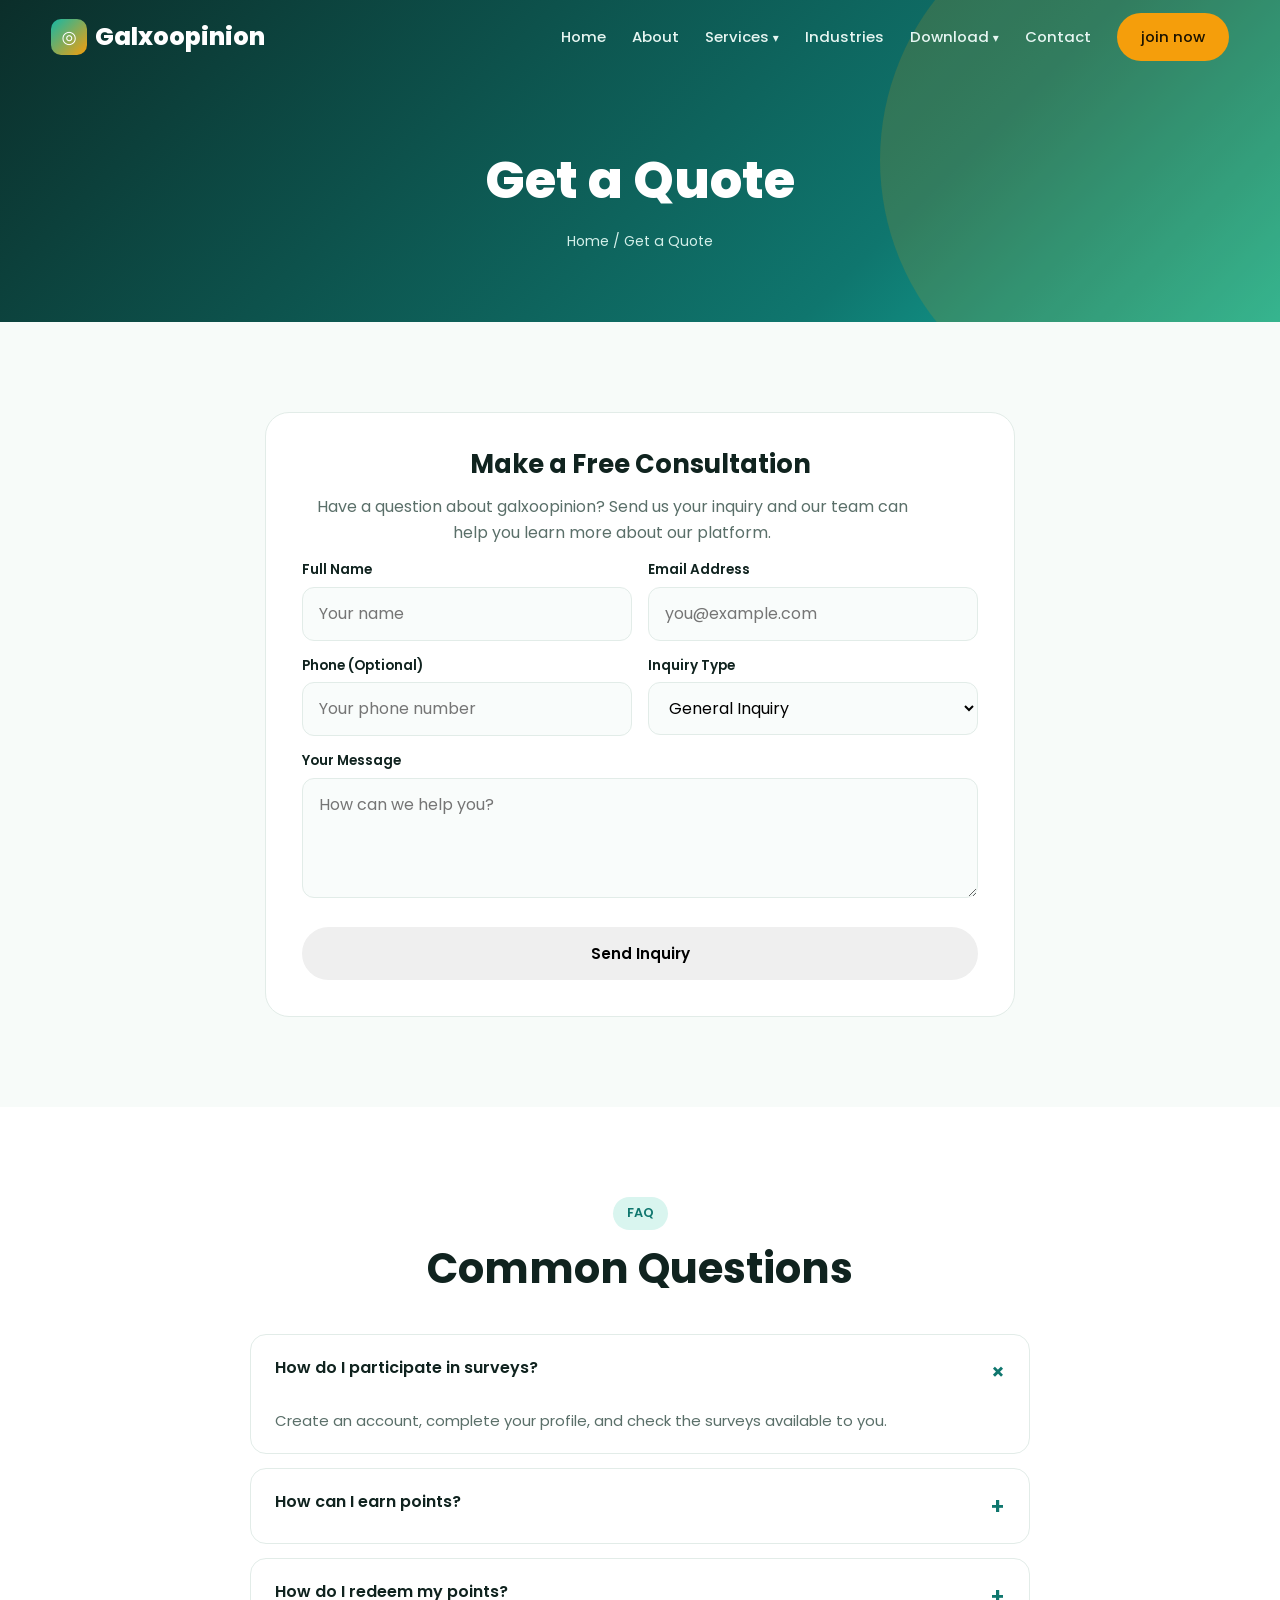
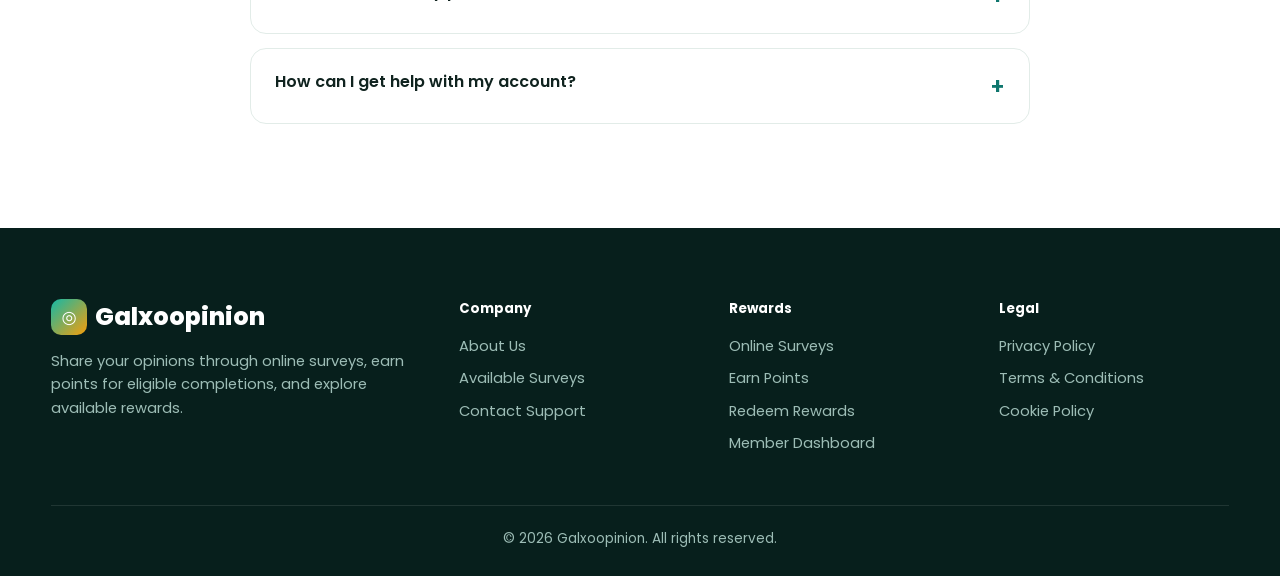
==== contact.html @ 3eb3b852 "new survety" ====
<!DOCTYPE html>
<html lang="en">
<head>
  <meta charset="UTF-8">
  <meta name="viewport" content="width=device-width, initial-scale=1">

  <title>Get a Free Consultation | galxoopinion</title>
  <meta name="description" content="Contact galxoopinion for questions about online surveys, member accounts, points, and rewards.">

  <link href="https://fonts.googleapis.com/css2?family=Poppins:wght@400;500;600;700;800&display=swap" rel="stylesheet">
  <link rel="stylesheet" href="style.css">
</head>
<body>

<div id="hdr"></div>

<section class="banner">
  <div class="wrap">
    <h1>Get a Quote</h1>
    <p class="crumb">
      <a href="index.html">Home</a> / Get a Quote
    </p>
  </div>
</section>

<section>
  <div class="wrap" style="display:flex; justify-content:center; align-items:center;">

    <form class="form" id="cf"
          style="width:100%; max-width:750px; margin:0 auto;">

      <h2 style="font-size:1.6rem; text-align:center;">
        Make a Free Consultation
      </h2>

      <p class="sub" style="text-align:center;">
        Have a question about galxoopinion? Send us your inquiry
        and our team can help you learn more about our platform.
      </p>

      <div class="row">
        <div>
          <label for="name">Full Name</label>
          <input id="name" name="name" type="text"
                 required placeholder="Your name">
        </div>

        <div>
          <label for="email">Email Address</label>
          <input id="email" name="email" type="email"
                 required placeholder="you@example.com">
        </div>
      </div>

      <div class="row">
        <div>
          <label for="phone">Phone (Optional)</label>
          <input id="phone" name="phone" type="tel"
                 placeholder="Your phone number">
        </div>

        <div>
          <label for="subject">Inquiry Type</label>
          <select id="subject" name="subject">
            <option>General Inquiry</option>
            <option>Survey Participation</option>
            <option>Points and Rewards</option>
            <option>Account Support</option>
            <option>Reward Redemption</option>
            <option>Business Partnership</option>
            <option>Other</option>
          </select>
        </div>
      </div>

      <label for="message">Your Message</label>
      <textarea id="message" name="message" required
                placeholder="How can we help you?"></textarea>

      <button type="submit" class="btn btn-g">
        Send Inquiry
      </button>

    
    </form>

  </div>
</section>


<section class="alt">
  <div class="wrap center">
    <span class="tag">FAQ</span>
    <h2>Common Questions</h2>

    <div class="faq">
      <div class="q open">
        <button type="button">How do I participate in surveys?</button>
        <div>
          Create an account, complete your profile, and check
          the surveys available to you.
        </div>
      </div>

      <div class="q">
        <button type="button">How can I earn points?</button>
        <div>
          Eligible members can earn points by completing
          qualifying surveys according to the platform's rules.
        </div>
      </div>

      <div class="q">
        <button type="button">How do I redeem my points?</button>
        <div>
          Check the available redemption options, minimum
          requirements, and eligibility rules in your account.
        </div>
      </div>

      <div class="q">
        <button type="button">How can I get help with my account?</button>
        <div>
          Submit the inquiry form with your question.
          Never include your password in your message.
        </div>
      </div>
    </div>
  </div>
</section>

<div id="ftr"></div>

<script src="main.js"></script>

</body>
</html>
---- style.css ----
:root{--bg:#f7fbf9;--ink:#10231f;--muted:#5a6f69;--p:#0f766e;--p2:#14b8a6;--dark:#0b2e2a;--a:#f59e0b;--line:#e2ece8}
*{box-sizing:border-box;margin:0;padding:0}
html{scroll-behavior:smooth}
body{font-family:'Poppins',system-ui,sans-serif;background:var(--bg);color:var(--ink);line-height:1.6;overflow-x:hidden}
img{max-width:100%;display:block;background:linear-gradient(135deg,var(--p),var(--p2))}
a{text-decoration:none;color:inherit}
.wrap{width:min(1180px,92%);margin:auto}
section{padding:90px 0}
.alt{background:#fff}
.tag{display:inline-block;background:#d9f5ef;color:var(--p);font-weight:600;font-size:.8rem;padding:6px 14px;border-radius:50px;margin-bottom:14px}
h2{font-size:clamp(1.7rem,4vw,2.6rem);line-height:1.2;font-weight:700;margin-bottom:14px}
.sub{color:var(--muted);max-width:620px}
.center{text-align:center}.center .sub{margin:auto}
.btn{display:inline-block;padding:13px 28px;border-radius:50px;font-weight:600;border:2px solid transparent;transition:.3s;cursor:pointer;font-family:inherit;font-size:.95rem}
.btn-p{background:var(--a);color:#1c1300}.
.btn-o{border-color:#fff;color:#fff}.
.btn-g{background:var(--p);color:#fff}
/* header */
header{position:fixed;inset:0 0 auto 0;z-index:50;transition:.3s}
header.sc{background:rgba(11,46,42,.96);backdrop-filter:blur(8px);box-shadow:0 4px 20px rgba(0,0,0,.2)}
.nav{display:flex;align-items:center;justify-content:space-between;height:74px}
.logo{font-weight:800;font-size:1.5rem;color:#fff;display:flex;align-items:center;gap:8px}
.logo i{width:36px;height:36px;border-radius:10px;background:linear-gradient(135deg,var(--p2),var(--a));display:grid;place-items:center;font-style:normal;font-size:1.1rem}
.menu{display:flex;gap:26px;align-items:center}
.menu a{color:#e6f5f1;font-weight:500;font-size:.93rem;transition:.2s}

.menu .btn-p{color:#1c1300;padding:10px 22px}
.burger{display:none;background:none;border:0;color:#fff;font-size:1.8rem;cursor:pointer}
.ov,.close{display:none}
/* dropdown */
.dd{position:relative;padding:24px 0}
.dd-t span{font-size:.75rem;display:inline-block;transition:.3s}
.dd-list{position:absolute;top:100%;left:-20px;min-width:270px;background:#fff;border-radius:16px;padding:10px;box-shadow:0 22px 50px rgba(0,0,0,.28);opacity:0;visibility:hidden;transform:translateY(12px);transition:.3s;border-top:3px solid var(--a)}
.dd.r .dd-list{left:auto;right:-20px}
.menu .dd-list a{display:flex;align-items:center;gap:12px;color:var(--ink);padding:11px 14px;border-radius:10px;font-size:.9rem;font-weight:500;white-space:nowrap}
.menu .dd-list a:hover{background:#e8f7f3;color:var(--p)}
.dd-list b{width:26px;height:26px;border-radius:8px;background:var(--p);color:#fff;display:grid;place-items:center;font-size:.8rem;flex:none}
.dd:hover .dd-list,.dd.open .dd-list{opacity:1;visibility:visible;transform:none}
.dd:hover .dd-t,.dd.open .dd-t{color:var(--a)}
.dd:hover .dd-t span,.dd.open .dd-t span{transform:rotate(180deg)}
/* hero + banner */
.hero,.banner{background:linear-gradient(135deg,#0b2e2a 0%,#0f766e 70%,#14b8a6 100%);color:#fff;position:relative;overflow:hidden}
.hero{padding:150px 0 100px}
.hero:before,.banner:before{content:"";position:absolute;width:520px;height:520px;border-radius:50%;background:rgba(245,158,11,.15);right:-120px;top:-100px}
.hero .wrap{display:grid;grid-template-columns:1.1fr .9fr;gap:50px;align-items:center;position:relative}
.hero h1{font-size:clamp(2.1rem,5.5vw,3.6rem);line-height:1.12;font-weight:800;margin-bottom:18px}
.hero h1 span{color:var(--a)}
.hero p{color:#d3efe9;max-width:540px;margin-bottom:30px}
.cta{display:flex;gap:14px;flex-wrap:wrap}
.himg{position:relative}
.himg img{border-radius:26px;height:430px;width:100%;object-fit:cover;box-shadow:0 30px 60px rgba(0,0,0,.35)}
.float{position:absolute;background:#fff;color:var(--ink);padding:12px 18px;border-radius:16px;box-shadow:0 14px 30px rgba(0,0,0,.2);font-size:.85rem;font-weight:600;animation:fl 4s ease-in-out infinite}
.float b{display:block;color:var(--p);font-size:1.2rem}
.f1{left:-24px;bottom:50px}.f2{right:-14px;top:30px;animation-delay:1.5s}
@keyframes fl{50%{transform:translateY(-10px)}}
.banner{padding:140px 0 70px;text-align:center}
.banner h1{font-size:clamp(2rem,5vw,3.2rem);font-weight:800;position:relative}
.banner p{color:#d3efe9;position:relative}
.crumb{font-size:.88rem;color:#bfe6de;margin-top:8px;position:relative}.crumb a:hover{color:var(--a)}
/* stats */
.stats{margin-top:-55px;position:relative;z-index:2;padding:0}
.sg{background:#fff;border-radius:22px;box-shadow:0 20px 50px rgba(15,118,110,.15);display:grid;grid-template-columns:repeat(4,1fr);padding:34px 20px;text-align:center}
.sg h3{font-size:2rem;color:var(--p);font-weight:800}.sg p{color:var(--muted);font-size:.9rem}
/* cards */
.grid3,.grid4{display:grid;gap:26px;margin-top:46px}
.grid3{grid-template-columns:repeat(3,1fr)}.grid4{grid-template-columns:repeat(4,1fr)}
.card{background:#fff;border:1px solid var(--line);border-radius:22px;padding:32px 26px;transition:.3s;position:relative;display:block}
.card:hover{transform:translateY(-8px);box-shadow:0 22px 44px rgba(15,118,110,.14)}
.ic{width:58px;height:58px;border-radius:18px;background:linear-gradient(135deg,#d9f5ef,#fdecc8);display:grid;place-items:center;font-size:1.6rem;margin-bottom:16px}
.card h3{font-size:1.15rem;margin-bottom:8px}.card p{color:var(--muted);font-size:.92rem}
.more{display:inline-block;margin-top:12px;color:var(--p);font-weight:600;font-size:.88rem}
.num{position:absolute;right:22px;top:12px;font-size:3rem;font-weight:800;color:#e6f2ee}
/* split */
.split{display:grid;grid-template-columns:1fr 1fr;gap:60px;align-items:center}
.split.rev>:first-child{order:2}
.split img{border-radius:26px;height:400px;width:100%;object-fit:cover}
.list{list-style:none;margin:20px 0 28px}
.list li{padding-left:34px;position:relative;margin-bottom:11px;color:var(--muted)}
.list li:before{content:"✓";position:absolute;left:0;top:2px;width:22px;height:22px;border-radius:50%;background:var(--p);color:#fff;font-size:.75rem;display:grid;place-items:center}
.svc{padding:60px 0}
/* dark band */
.dark{background:var(--dark);color:#fff}.dark .sub{color:#b5d6cf}.dark .tag{background:rgba(255,255,255,.1);color:var(--a)}
.dark .card{background:rgba(255,255,255,.06);border-color:rgba(255,255,255,.12)}.dark .card p{color:#b5d6cf}.dark .ic{background:rgba(255,255,255,.12)}
.chips{display:flex;flex-wrap:wrap;gap:12px;justify-content:center;margin-top:34px}
.chips span{padding:10px 20px;border:1px solid rgba(255,255,255,.2);border-radius:50px;font-size:.9rem}
/* people */
.person{text-align:center}
.person img{width:130px;height:130px;border-radius:50%;object-fit:cover;margin:0 auto 14px;border:4px solid #d9f5ef}
.person small{color:var(--muted)}
.stars{color:var(--a);letter-spacing:2px;margin-bottom:8px}
/* contact */
.cg{display:grid;grid-template-columns:1.3fr 1fr;gap:40px;align-items:start}
.form{background:#fff;border:1px solid var(--line);border-radius:24px;padding:36px}
.form .row{display:grid;grid-template-columns:1fr 1fr;gap:16px}
.form label{display:block;font-size:.85rem;font-weight:600;margin:14px 0 6px}
.form input,.form select,.form textarea{width:100%;padding:13px 16px;border:1.5px solid var(--line);border-radius:12px;font:inherit;background:#f9fcfb;transition:.2s}
.form input:focus,.form select:focus,.form textarea:focus{outline:0;border-color:var(--p2);background:#fff}
.form textarea{min-height:120px;resize:vertical}.form .btn{margin-top:22px;width:100%}
.info{display:flex;gap:16px;background:#fff;border:1px solid var(--line);border-radius:18px;padding:22px;margin-bottom:16px}
.info .ic{margin:0;flex:none}.info h4{font-size:1rem}.info p{color:var(--muted);font-size:.9rem}
/* faq */
.faq{max-width:780px;margin:40px auto 0;text-align:left}
.q{background:#fff;border:1px solid var(--line);border-radius:16px;margin-bottom:14px;overflow:hidden}
.q button{width:100%;text-align:left;background:none;border:0;padding:20px 24px;font:600 1rem 'Poppins';color:var(--ink);cursor:pointer;display:flex;justify-content:space-between;gap:12px}
.q button:after{content:"+";font-size:1.4rem;color:var(--p);transition:.3s}.q.open button:after{transform:rotate(45deg)}
.q div{max-height:0;overflow:hidden;transition:.35s;padding:0 24px;color:var(--muted);font-size:.93rem}.q.open div{max-height:200px;padding-bottom:20px}
/* cta + footer */
.cta-b{background:linear-gradient(135deg,var(--p),var(--dark));border-radius:30px;padding:64px 30px;text-align:center;color:#fff}
.cta-b p{color:#cfeee8;margin:0 auto 26px;max-width:520px}
footer{background:#071f1c;color:#9dbdb6;padding:70px 0 26px}
.fg{display:grid;grid-template-columns:1.6fr 1fr 1fr 1fr;gap:40px}
footer h5{color:#fff;margin-bottom:16px}
footer a{display:block;margin-bottom:9px;font-size:.92rem;transition:.2s}footer a:hover{color:var(--a)}
.copy{border-top:1px solid rgba(255,255,255,.1);margin-top:40px;padding-top:22px;text-align:center;font-size:.85rem}
/* responsive */
@media(max-width:992px){
 .hero .wrap,.split,.cg{grid-template-columns:1fr}.split.rev>:first-child{order:0}
 .himg{max-width:520px}.f1{left:10px}.f2{right:10px}
 .grid3{grid-template-columns:1fr 1fr}.grid4{grid-template-columns:1fr 1fr}
 .sg{grid-template-columns:1fr 1fr;gap:24px}.fg{grid-template-columns:1fr 1fr}
}
@media(max-width:768px){
 section{padding:64px 0}
 .burger{display:block}
 header.sc{backdrop-filter:none}
 .ov{position:fixed;inset:0;background:rgba(5,20,18,.6);backdrop-filter:blur(3px);opacity:0;visibility:hidden;transition:.4s;z-index:49;display:block}
 .ov.show{opacity:1;visibility:visible}
 .menu{position:fixed;top:0;right:0;height:100vh;height:100dvh;width:min(330px,84%);background:linear-gradient(170deg,#0b2e2a,#0f766e);flex-direction:column;align-items:stretch;gap:0;padding:84px 26px 30px;transform:translateX(105%);transition:transform .45s cubic-bezier(.77,0,.18,1);box-shadow:-20px 0 50px rgba(0,0,0,.35);overflow-y:auto;border-radius:26px 0 0 26px}
 .menu.show{transform:none}
 .menu>a:not(.btn),.dd-t{display:flex;justify-content:space-between;align-items:center;padding:15px 4px;font-size:1.02rem;border-bottom:1px solid rgba(255,255,255,.12)}
 .menu>a,.dd{opacity:0;transform:translateX(24px);transition:.4s}
 .menu.show>a,.menu.show>.dd{opacity:1;transform:none}
 .menu.show>*:nth-child(3){transition-delay:.15s}.menu.show>*:nth-child(4){transition-delay:.2s}.menu.show>*:nth-child(5){transition-delay:.25s}.menu.show>*:nth-child(6){transition-delay:.3s}.menu.show>*:nth-child(7){transition-delay:.35s}.menu.show>*:nth-child(8){transition-delay:.4s}
 .menu .btn{margin-top:26px;text-align:center}
 .close{display:grid;position:absolute;top:20px;right:20px;width:42px;height:42px;border-radius:50%;border:0;background:rgba(255,255,255,.14);color:#fff;font-size:1.2rem;cursor:pointer;place-items:center}
 .dd{padding:0;width:100%}
 .dd-list{position:static;min-width:0;display:none;opacity:1;visibility:visible;transform:none;margin:10px 0 4px}
 .dd.open .dd-list{display:block}.menu .dd-list a{white-space:normal;text-align:left}
}
@media(max-width:600px){
 .grid3,.grid4,.fg,.form .row{grid-template-columns:1fr}
 .hero{padding:120px 0 90px}.himg img,.split img{height:290px}
 .float{font-size:.75rem;padding:8px 12px}.form{padding:24px}
}



.ic {
  display: flex;
  justify-content: center;
  align-items: center;
  margin: 0 auto 15px;
  font-size: 32px;
}

/* ===== Testimonials slider ===== */
.tm-viewport{overflow:hidden;margin-top:46px;touch-action:pan-y}
.tm-track{display:flex;transition:transform .6s cubic-bezier(.4,0,.2,1)}
.tm-slide{flex:0 0 calc(100% / 3);padding:10px 13px 24px}
.tm-card{background:#fff;border:1px solid var(--line);border-radius:22px;padding:32px 26px;height:100%;text-align:left;display:flex;flex-direction:column;position:relative;transition:.3s;box-shadow:0 8px 24px rgba(15,118,110,.07)}
.tm-card:before{content:"\201C";position:absolute;right:22px;top:6px;font-size:5rem;line-height:1;font-weight:800;color:#e6f2ee}
.tm-card .stars{position:relative}
.tm-card p{color:var(--muted);font-size:.95rem;margin-bottom:24px;flex:1;position:relative}
.tm-user{display:flex;align-items:center;gap:14px;border-top:1px solid var(--line);padding-top:18px}
.tm-user img{width:56px;height:56px;border-radius:50%;object-fit:cover;border:3px solid #d9f5ef;flex:none}
.tm-user h4{font-size:1rem;line-height:1.3}
.tm-user small{color:var(--muted);font-size:.82rem}
.tm-dots{display:flex;justify-content:center;gap:10px;margin-top:6px}
.tm-dots button{width:11px;height:11px;border-radius:50%;border:0;background:#cfe3de;cursor:pointer;transition:.3s;padding:0}
.tm-dots button.on{background:var(--p);width:30px;border-radius:10px}

@media(max-width:992px){.tm-slide{flex-basis:50%}}
@media(max-width:600px){
  .tm-slide{flex-basis:100%;padding:10px 6px 24px}
  .tm-card{padding:26px 22px}
}
/* ===== Hero background slider ===== */
.hero-slider{padding:0;min-height:640px;display:flex}
.hero-slider:before{display:none}
.hero-slider .slides{position:absolute;inset:0}
.slide{position:absolute;inset:0;display:flex;align-items:center;background-size:cover;background-position:center;opacity:0;visibility:hidden;transition:opacity 1s ease,visibility 1s;transform:scale(1.06)}
.slide:after{content:"";position:absolute;inset:0;background:linear-gradient(90deg,rgba(11,46,42,.92) 0%,rgba(11,46,42,.7) 50%,rgba(15,118,110,.35) 100%)}
.slide.active{opacity:1;visibility:visible;transform:scale(1);transition:opacity 1s ease,visibility 1s,transform 6s ease-out}
.hero-slider .slide-content{position:relative;z-index:2;display:block;padding-top:90px}
.slide-content>*{opacity:0;transform:translateY(24px);transition:.7s}
.slide.active .slide-content>*{opacity:1;transform:none}
.slide.active .slide-content>:nth-child(2){transition-delay:.2s}
.slide.active .slide-content>:nth-child(3){transition-delay:.35s}
.slide.active .slide-content>:nth-child(4){transition-delay:.5s}
.slide-content h1{font-size:clamp(2.1rem,5.5vw,3.6rem);line-height:1.12;font-weight:800;margin-bottom:18px;max-width:700px}
.slide-content h1 span{color:var(--a)}
.slide-content p{color:#d3efe9;max-width:540px;margin-bottom:30px}
.sl-arrow{position:absolute;top:50%;z-index:5;width:46px;height:46px;border-radius:50%;border:0;background:rgba(255,255,255,.15);color:#fff;font-size:1.8rem;line-height:1;cursor:pointer;transition:.3s;backdrop-filter:blur(4px)}
.sl-arrow:hover{background:var(--a);color:#1c1300}
.sl-arrow.prev{left:18px}.sl-arrow.next{right:18px}
.sl-dots{position:absolute;bottom:80px;left:0;right:0;display:flex;justify-content:center;gap:10px;z-index:5}
.sl-dots button{width:11px;height:11px;border-radius:50%;border:0;background:rgba(255,255,255,.4);cursor:pointer;transition:.3s}
.sl-dots button.on{background:var(--a);width:30px;border-radius:10px}
@media(max-width:600px){.hero-slider{min-height:600px}.sl-arrow{display:none}.slide:after{background:rgba(11,46,42,.82)}}




/* ===== Recent activity popup ===== */
.ra-toast{position:fixed;left:20px;bottom:20px;z-index:60;display:flex;align-items:center;gap:12px;width:min(340px,calc(100% - 40px));background:#fff;border:1px solid var(--line);border-left:4px solid var(--p2);border-radius:16px;padding:12px 38px 12px 12px;box-shadow:0 16px 40px rgba(11,46,42,.22);transform:translateX(-130%);opacity:0;visibility:hidden;transition:transform .5s cubic-bezier(.4,0,.2,1),opacity .5s,visibility .5s}
.ra-toast.show{transform:none;opacity:1;visibility:visible}
.ra-toast img{width:46px;height:46px;border-radius:50%;object-fit:cover;border:2px solid #d9f5ef;flex:none}
.ra-body{font-size:.82rem;line-height:1.4;color:var(--muted)}
.ra-body strong{color:var(--ink);font-weight:600}
.ra-body b{color:var(--p);font-weight:700}
.ra-body small{display:flex;align-items:center;gap:6px;margin-top:3px;font-size:.72rem;color:#8aa09a}
.ra-body small:before{content:"";width:7px;height:7px;border-radius:50%;background:#22c55e;flex:none}
.ra-close{position:absolute;top:6px;right:8px;width:24px;height:24px;border:0;background:none;color:#8aa09a;font-size:.9rem;cursor:pointer;border-radius:50%;transition:.2s}
.ra-close:hover{background:#eef5f2;color:var(--ink)}
@media(max-width:600px){
  .ra-toast{left:12px;bottom:12px;width:calc(100% - 24px);padding:10px 34px 10px 10px}
  .ra-toast img{width:40px;height:40px}
}

.counter{font-variant-numeric:tabular-nums}


/* ===== 3 industry cards (always centered) ===== */
.ind-3{display:flex;flex-wrap:wrap;justify-content:center;gap:26px;margin-top:46px}
.ind-3 .card{flex:0 1 calc((100% - 52px)/3);text-align:center}
@media(max-width:992px){.ind-3 .card{flex-basis:calc((100% - 26px)/2)}}
@media(max-width:600px){.ind-3 .card{flex-basis:100%}}
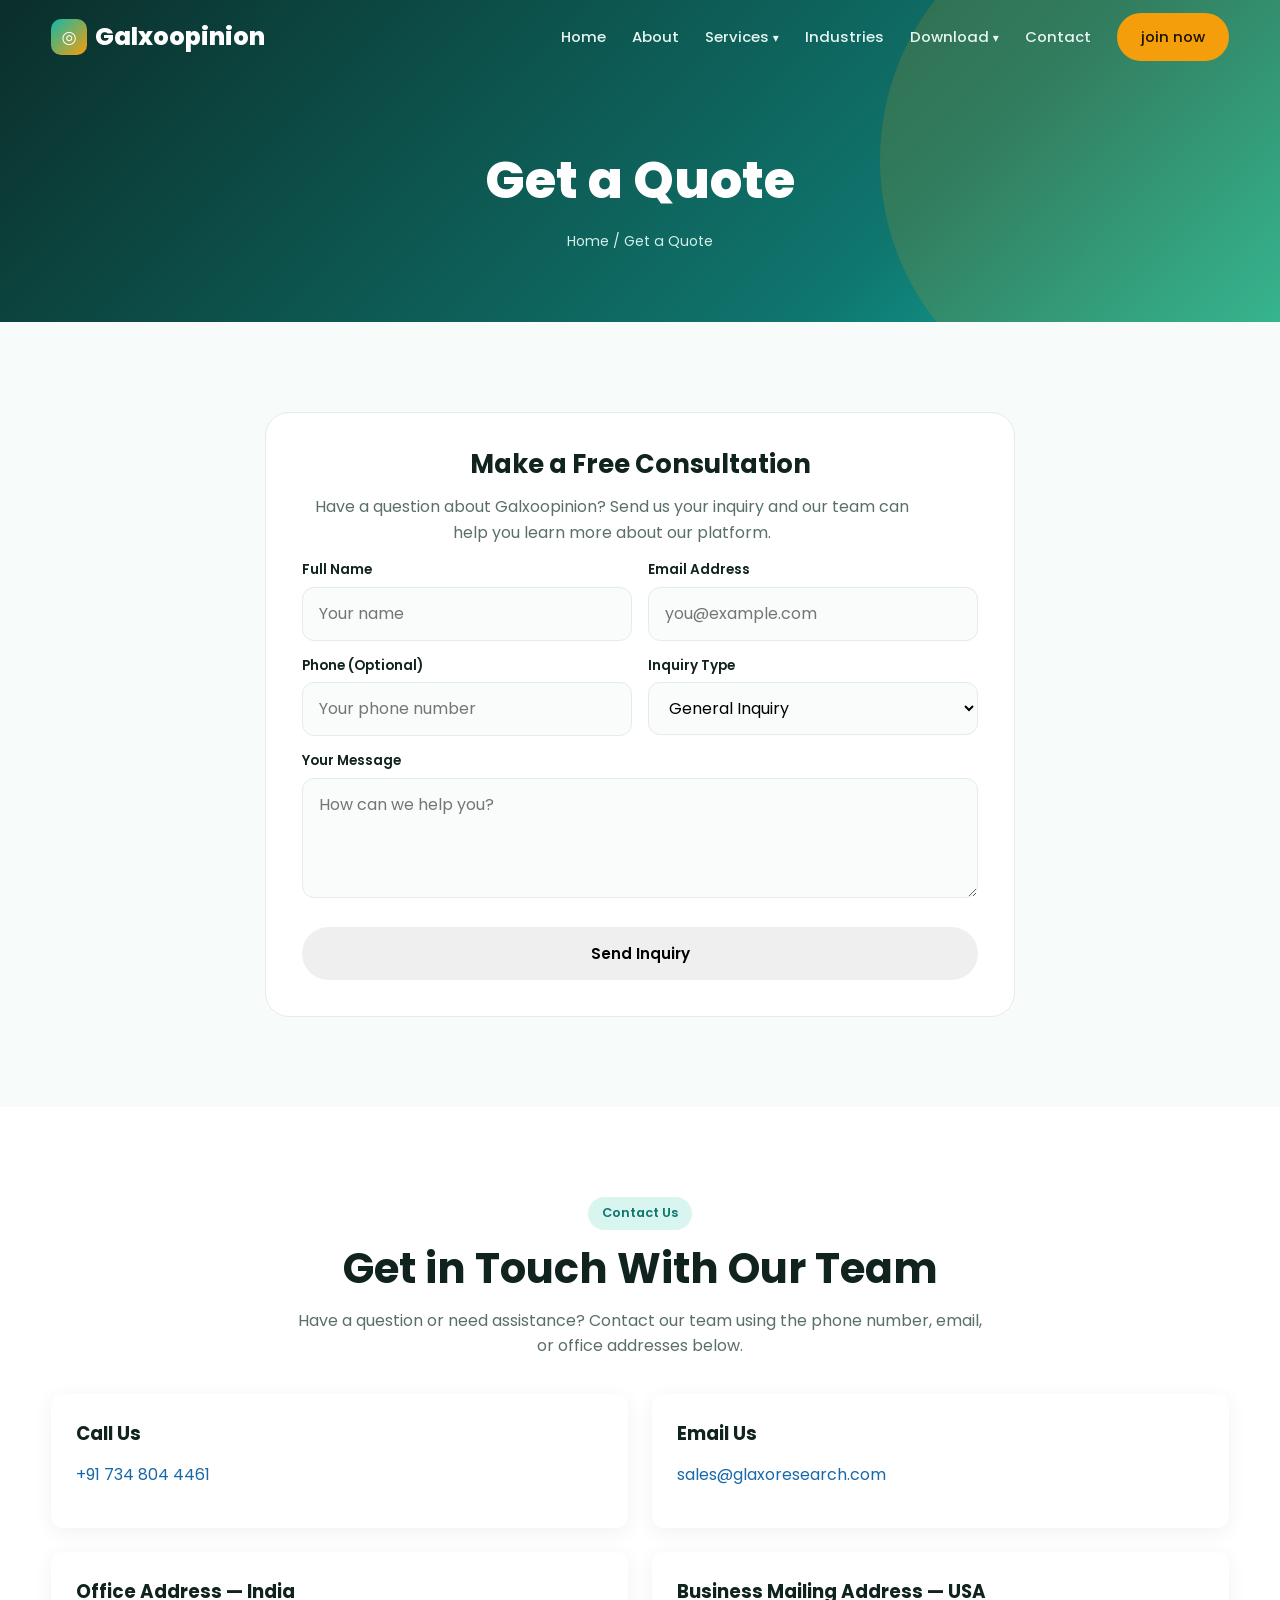
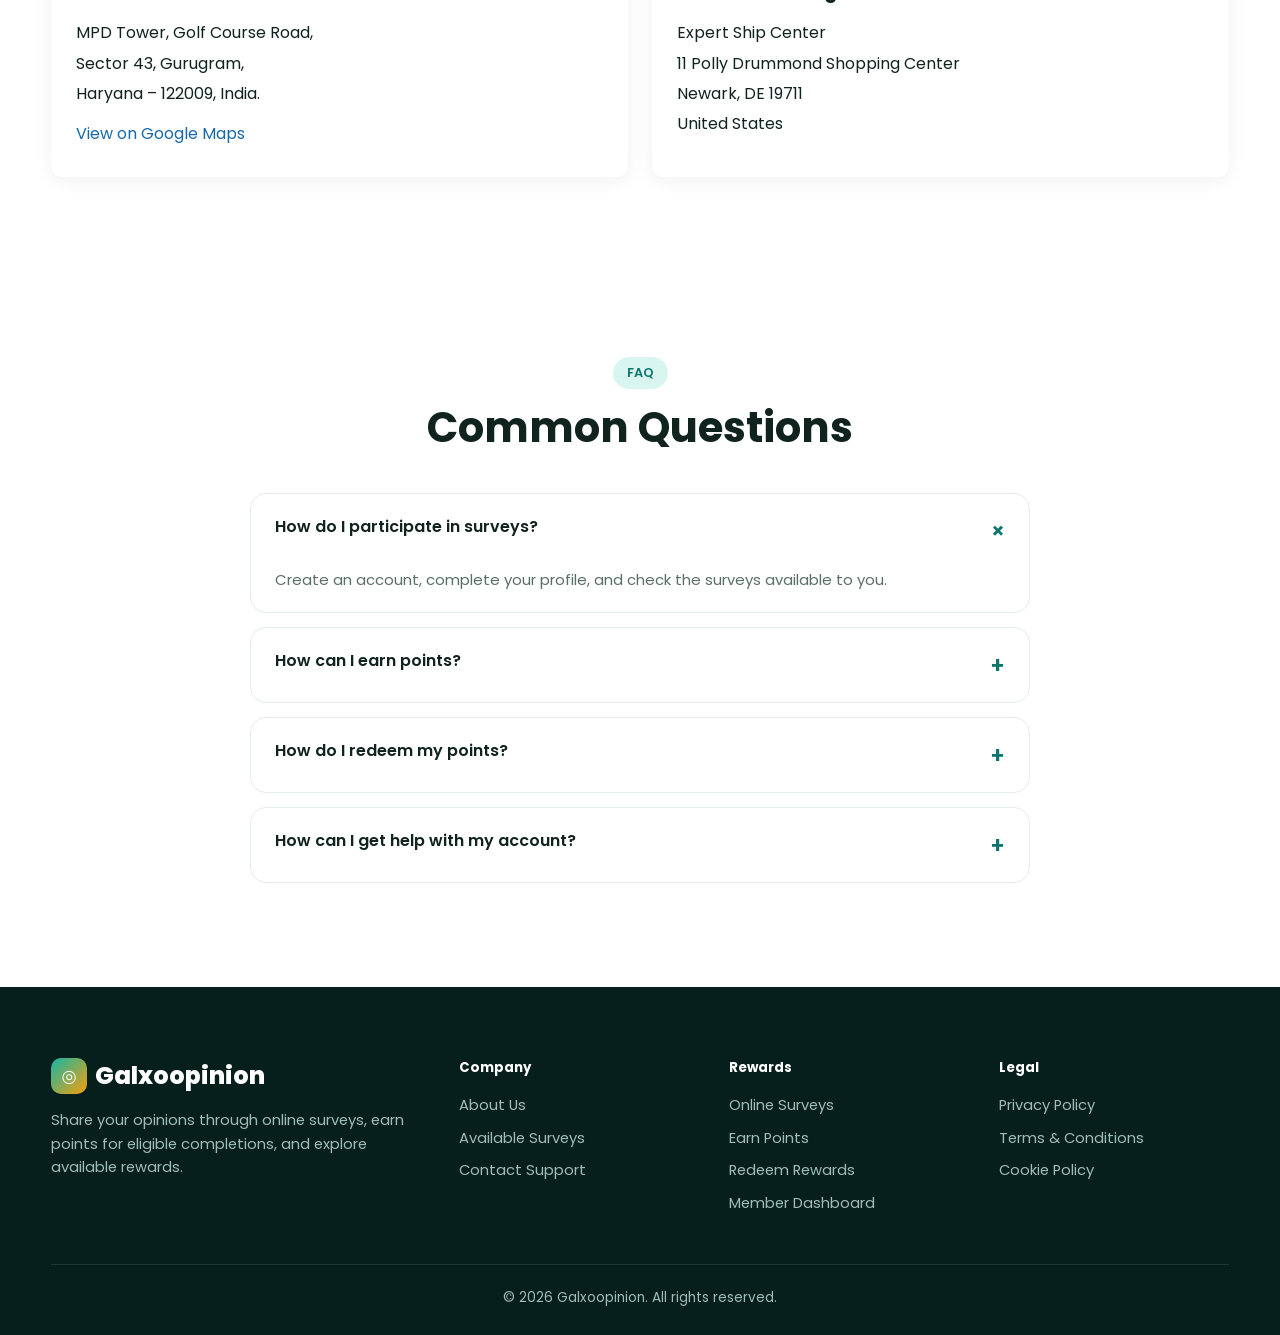
==== commit 4680536d: "ajd" ====
--- a/contact.html
+++ b/contact.html
@@ -5,16 +5,71 @@
   <meta charset="UTF-8">
   <meta name="viewport" content="width=device-width, initial-scale=1">
 
-  <title>Get a Free Consultation | galxoopinion</title>
-  <meta name="description" content="Contact galxoopinion for questions about online surveys, member accounts, points, and rewards.">
+  <title>Get a Free Consultation | Galxoopinion</title>
+  <meta name="description" content="Contact Galxoopinion for enquiries, support, business partnerships, and information about our services.">
 
   <link href="https://fonts.googleapis.com/css2?family=Poppins:wght@400;500;600;700;800&display=swap" rel="stylesheet">
   <link rel="stylesheet" href="style.css">
+
+  <style>
+    .contact-grid {
+      display: grid;
+      grid-template-columns: repeat(2, minmax(0, 1fr));
+      gap: 24px;
+      margin-top: 35px;
+      text-align: left;
+    }
+
+    .contact-card {
+      background: #fff;
+      padding: 25px;
+      border-radius: 12px;
+      box-shadow: 0 4px 20px rgba(0, 0, 0, 0.06);
+      overflow-wrap: anywhere;
+    }
+
+    .contact-card h3 {
+      font-size: 1.15rem;
+      margin: 0 0 12px;
+    }
+
+    .contact-card p {
+      line-height: 1.9;
+      margin: 0 0 12px;
+    }
+
+    .contact-card a {
+      color: #1769aa;
+      text-decoration: none;
+    }
+
+    .contact-card a:hover {
+      text-decoration: underline;
+    }
+
+    .contact-intro {
+      max-width: 700px;
+      margin: 0 auto;
+    }
+
+    @media (max-width: 600px) {
+      .contact-grid {
+        grid-template-columns: 1fr;
+        gap: 18px;
+      }
+
+      .contact-card {
+        padding: 20px;
+      }
+    }
+  </style>
 </head>
+
 <body>
 
 <div id="hdr"></div>
 
+<!-- Page Banner -->
 <section class="banner">
   <div class="wrap">
     <h1>Get a Quote</h1>
@@ -24,6 +79,7 @@
   </div>
 </section>
 
+<!-- Consultation Form -->
 <section>
   <div class="wrap" style="display:flex; justify-content:center; align-items:center;">
 
@@ -35,7 +91,7 @@
       </h2>
 
       <p class="sub" style="text-align:center;">
-        Have a question about galxoopinion? Send us your inquiry
+        Have a question about Galxoopinion? Send us your inquiry
         and our team can help you learn more about our platform.
       </p>
 
@@ -82,19 +138,89 @@
         Send Inquiry
       </button>
 
-    
     </form>
 
   </div>
 </section>
 
-
+<!-- Contact Details -->
 <section class="alt">
   <div class="wrap center">
+
+    <span class="tag">Contact Us</span>
+    <h2>Get in Touch With Our Team</h2>
+
+    <p class="sub contact-intro">
+      Have a question or need assistance? Contact our team
+      using the phone number, email, or office addresses below.
+    </p>
+
+    <div class="contact-grid">
+
+      <!-- Phone Number -->
+      <div class="contact-card">
+        <h3>Call Us</h3>
+        <p>
+          <a href="tel:+917348044461">
+            +91 734 804 4461
+          </a>
+        </p>
+      </div>
+
+      <!-- Email Address -->
+      <div class="contact-card">
+        <h3>Email Us</h3>
+        <p>
+          <a href="mailto:sales@glaxoresearch.com">
+            sales@glaxoresearch.com
+          </a>
+        </p>
+      </div>
+
+      <!-- India Office Address -->
+      <div class="contact-card">
+        <h3>Office Address — India</h3>
+
+        <p>
+          MPD Tower, Golf Course Road,<br>
+          Sector 43, Gurugram,<br>
+          Haryana – 122009, India.
+        </p>
+
+        <a
+          href="https://www.google.com/maps/search/?api=1&query=MPD+Tower+Golf+Course+Road+Sector+43+Gurugram+Haryana+122009+India"
+          target="_blank"
+          rel="noopener noreferrer">
+          View on Google Maps
+        </a>
+      </div>
+
+      <!-- US Mailing Address -->
+      <div class="contact-card">
+        <h3>Business Mailing Address — USA</h3>
+
+        <p>
+          Expert Ship Center<br>
+          11 Polly Drummond Shopping Center<br>
+          Newark, DE 19711<br>
+          United States
+        </p>
+      </div>
+
+    </div>
+
+  </div>
+</section>
+
+<!-- FAQ Section -->
+<section class="alt">
+  <div class="wrap center">
+
     <span class="tag">FAQ</span>
     <h2>Common Questions</h2>
 
     <div class="faq">
+
       <div class="q open">
         <button type="button">How do I participate in surveys?</button>
         <div>
@@ -126,13 +252,15 @@
           Never include your password in your message.
         </div>
       </div>
+
     </div>
   </div>
 </section>
 
+<!-- Footer -->
 <div id="ftr"></div>
 
 <script src="main.js"></script>
 
 </body>
-</html>
+</html>
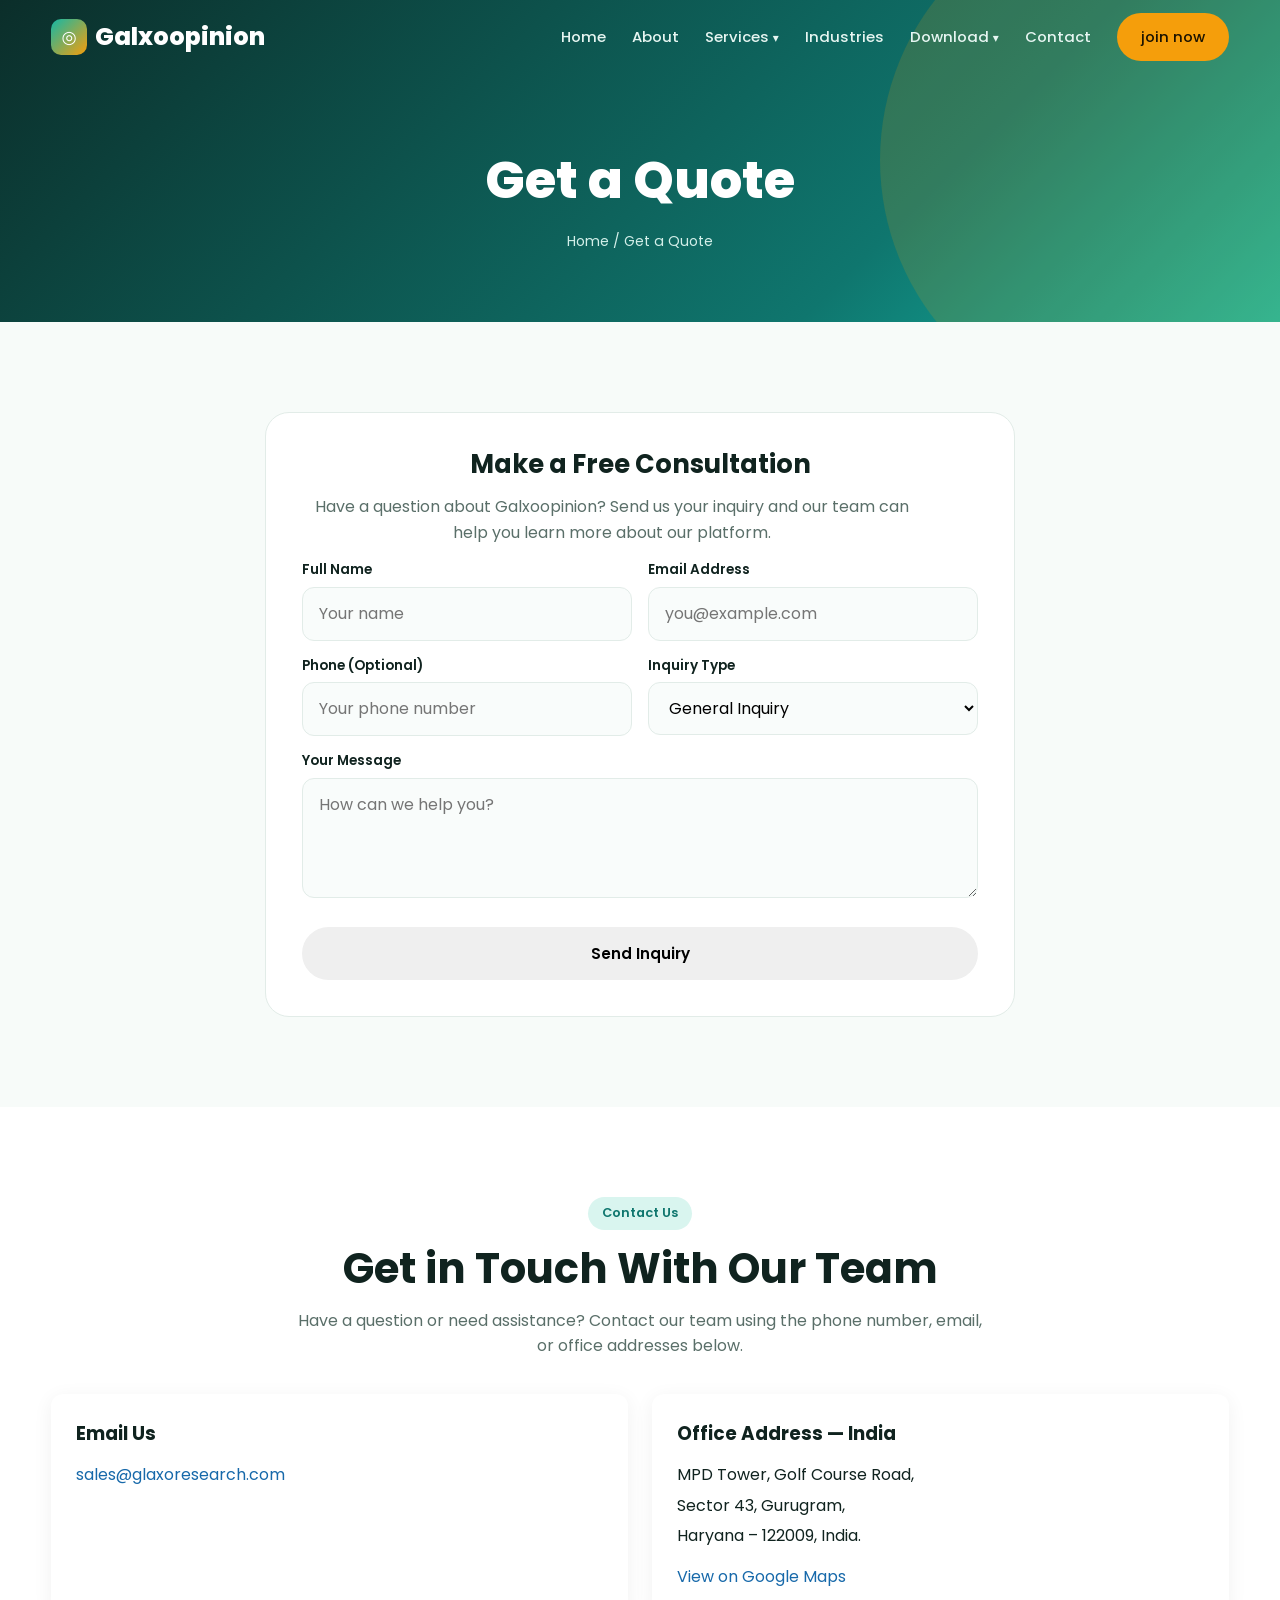
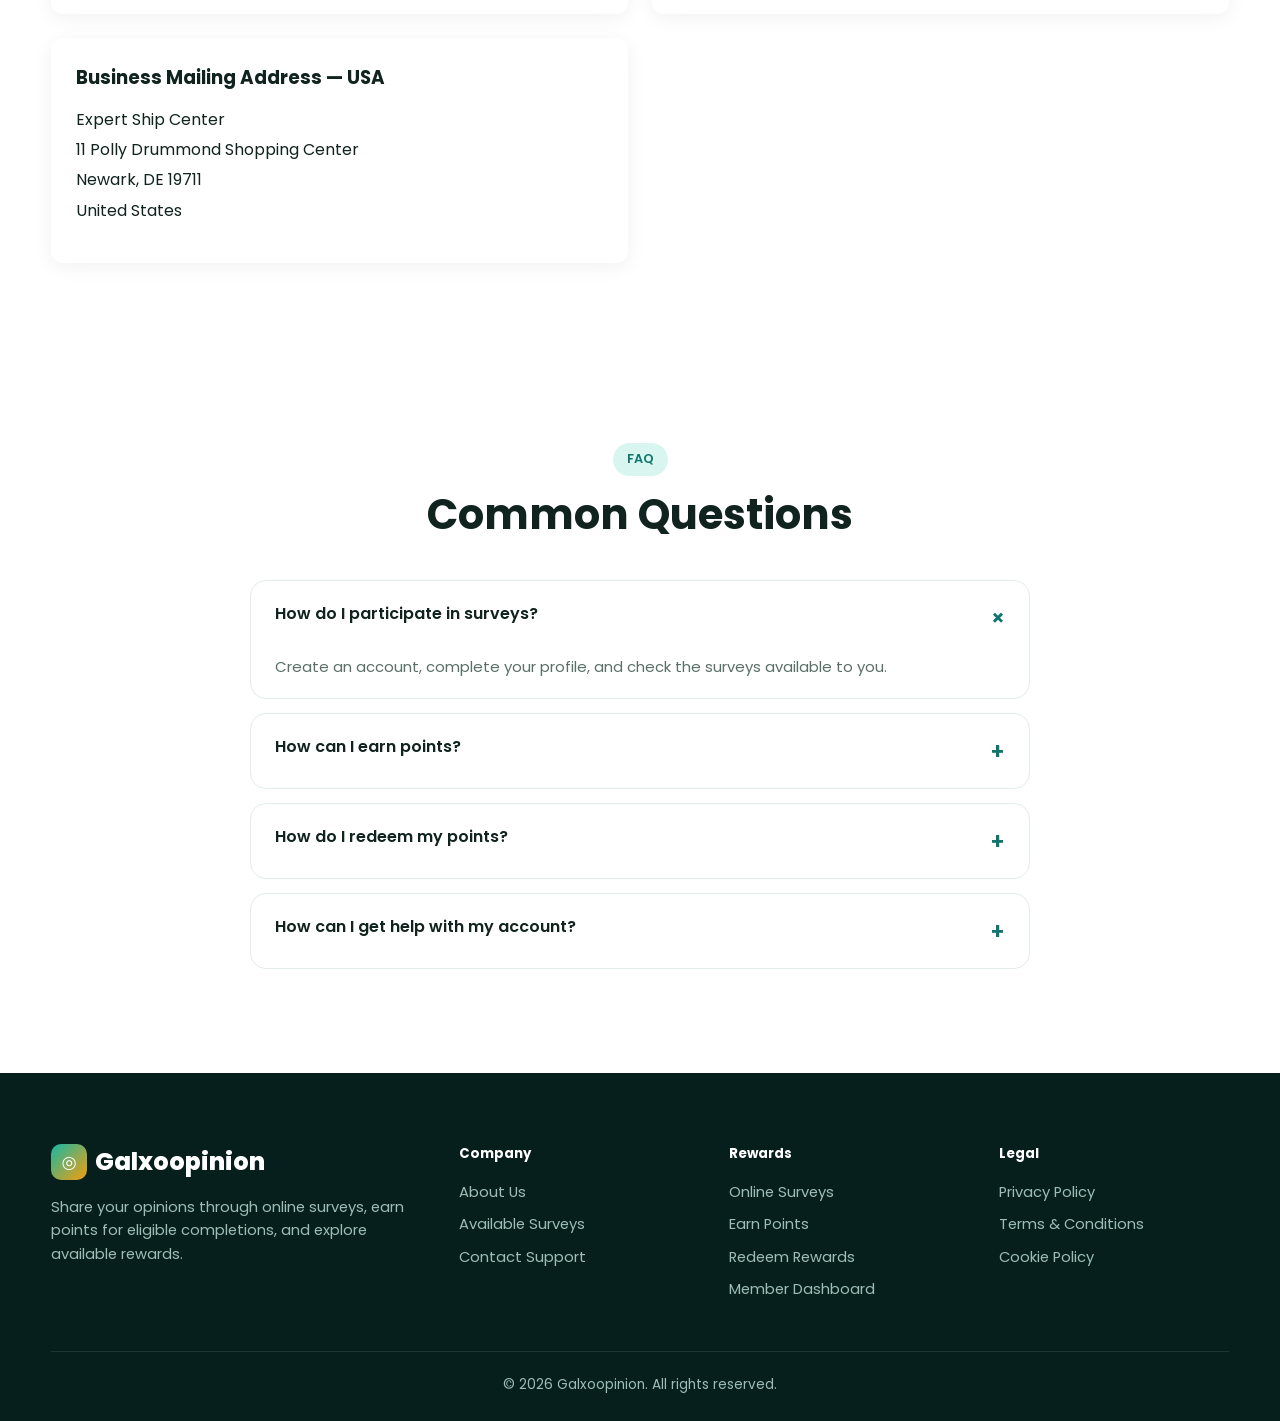
==== commit cb3d3299: "hdhdh" ====
--- a/contact.html
+++ b/contact.html
@@ -158,14 +158,14 @@
     <div class="contact-grid">
 
       <!-- Phone Number -->
-      <div class="contact-card">
+      <!-- <div class="contact-card">
         <h3>Call Us</h3>
         <p>
           <a href="tel:+917348044461">
             +91 734 804 4461
           </a>
         </p>
-      </div>
+      </div> -->
 
       <!-- Email Address -->
       <div class="contact-card">
